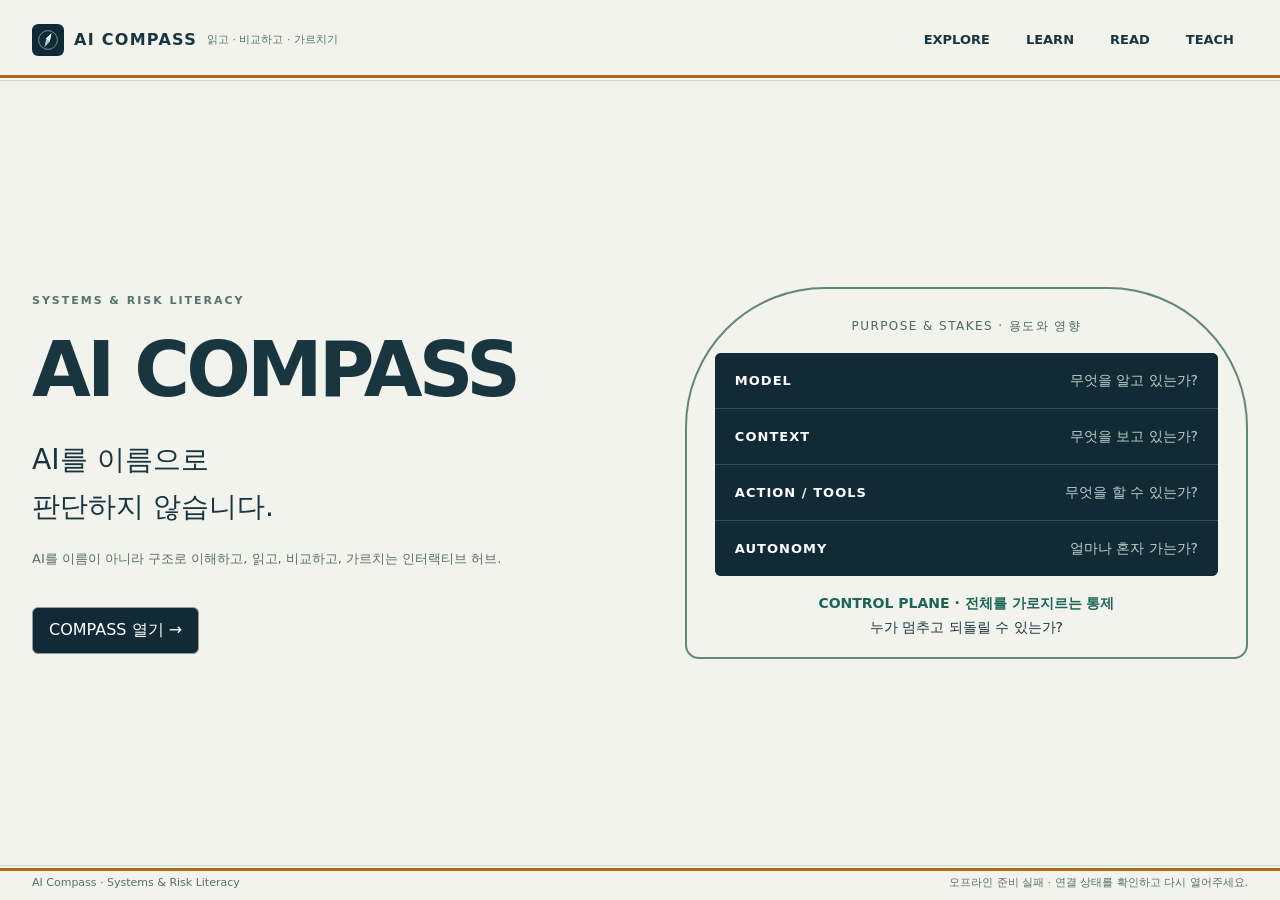
==== pwa/hub/index.html @ 6e336757 "feat: implement AI Compass Hub v2" ====
<!doctype html>
<html lang="ko"><head><meta charset="utf-8"><meta name="viewport" content="width=device-width,initial-scale=1"><meta name="theme-color" content="#112a35"><meta name="description" content="AI를 구조로 이해하고 읽고 비교하고 가르치는 인터랙티브 허브"><title>AI Compass Hub</title><link rel="manifest" href="./manifest.webmanifest"><link rel="icon" href="./icon.svg"><link rel="stylesheet" href="./styles.css"><script type="module" src="./app.js"></script></head>
<body><a class="skip" href="#main">본문으로 건너뛰기</a><header><a class="brand" href="#/intro"><img src="./icon.svg" alt="" width="32" height="32">AI COMPASS <span>읽고 · 비교하고 · 가르치기</span></a><nav aria-label="주 메뉴"><a href="#/explore/system">EXPLORE</a><a href="#/learn/glossary">LEARN</a><a href="#/read">READ</a><a href="#/teach">TEACH</a></nav></header><main id="main" tabindex="-1"><p role="status">Compass를 여는 중입니다…</p></main><footer><span>AI Compass · Systems &amp; Risk Literacy</span><span id="status" role="status"></span><button id="install" hidden>앱 설치</button></footer><noscript>이 허브의 탐색에는 JavaScript가 필요합니다. 원고는 저장소의 docs/manuscript/에서 읽을 수 있습니다.</noscript></body></html>
---- pwa/hub/styles.css ----
:root{font-family:system-ui,-apple-system,"Apple SD Gothic Neo","Noto Sans KR",sans-serif;color:#193640;background:#f3f3ed;line-height:1.65;word-break:keep-all;overflow-wrap:anywhere;--ink:#112a35;--accent:#9bd7ce;--line:#cdd5d2}*{box-sizing:border-box}body{margin:0;height:100vh;height:100dvh;display:grid;grid-template-rows:auto minmax(0,1fr) auto}a{color:inherit;text-underline-offset:4px}button,input,select{font:inherit}button,.button{display:inline-flex;align-items:center;justify-content:center;min-height:44px;padding:9px 16px;background:#fff;border:1px solid #8ba09f;border-radius:6px;color:var(--ink);cursor:pointer;text-decoration:none}button:hover,.button:hover{background:#dfece7}button.primary,.primary{background:var(--ink);color:white}button[aria-pressed=true]{background:var(--ink);color:#fff}button:disabled{opacity:.5;cursor:default}a:focus-visible,button:focus-visible,summary:focus-visible,input:focus-visible,select:focus-visible,[tabindex]:focus-visible{outline:3px solid #b06a17;outline-offset:3px}header{display:flex;justify-content:space-between;align-items:center;padding:18px 32px;border-bottom:1px solid var(--line);gap:20px}.brand{display:flex;align-items:center;gap:10px;font-weight:800;letter-spacing:.08em;text-decoration:none}.brand span{font-size:11px;font-weight:400;letter-spacing:0;color:#59706e}nav{display:flex;gap:8px}nav a{min-height:44px;display:flex;align-items:center;padding:8px 14px;text-decoration:none;font-size:13px;font-weight:700;border-radius:5px}nav a[aria-current=page]{background:var(--ink);color:white}main{min-height:0;overflow:auto;padding:24px 32px;outline:none}footer{padding:8px 32px;font-size:11px;display:flex;gap:16px;justify-content:space-between;align-items:center;border-top:1px solid var(--line);color:#57706c}footer button{min-height:28px;padding:0 9px;font-size:11px}.skip{position:fixed;top:-100px;left:12px;background:white;padding:12px;z-index:100}.skip:focus{top:8px}h1{font-size:clamp(28px,4vw,52px);line-height:1.25;letter-spacing:-.05em;margin:12px 0 24px}h2{font-size:23px;line-height:1.45;margin:0 0 16px}h3{font-size:17px;margin:12px 0}p{margin:0 0 18px}.eyebrow{font-size:11px;letter-spacing:.18em;font-weight:800;color:#55736d;margin:0 0 12px}.hint{font-size:13px;color:#586e6a}.intro{height:100%;max-width:1250px;margin:auto;display:grid;grid-template-columns:1fr 1fr;align-items:center;gap:7vw}.intro h1{font-size:clamp(40px,6vw,76px);margin-bottom:20px}.intro .statement{font-size:clamp(20px,2.2vw,30px)}.intro .button{margin-top:20px}.compass{padding:28px 28px 18px;border:2px solid #62867c;border-radius:140px 140px 14px 14px;position:relative}.compass-caption{text-align:center;font-size:12px;letter-spacing:.12em;color:#47695e;margin-bottom:16px}.stack{display:grid;gap:1px;overflow:hidden;border-radius:6px;background:#355059}.stack-row{background:var(--ink);color:white;padding:16px 20px;display:flex;gap:16px;align-items:center;justify-content:space-between}.stack-row strong{font-size:13px;letter-spacing:.08em}.stack-row span{font-size:14px;color:#b6d1cb}.cross-control{padding:16px 0 0;text-align:center;font-size:14px}.cross-control strong{color:#1c6457}.screen{height:100%;max-width:1320px;margin:auto;display:flex;flex-direction:column;min-height:0}.tabs{display:flex;flex-wrap:wrap;gap:6px;margin-bottom:20px}.tabs a{display:inline-flex;align-items:center;min-height:44px;padding:8px 14px;text-decoration:none;border-bottom:2px solid transparent;font-size:13px;font-weight:700}.tabs a[aria-current=page]{border-color:#183b39;color:#174f46}.topic{flex:1;min-height:0;display:grid;grid-template-columns:1fr 1fr;gap:5vw;align-items:center;overflow:auto;padding:12px 0}.topic h1{font-size:clamp(30px,4vw,55px)}.topic .lead{font-size:21px;line-height:1.7;max-width:38ch}.concepts{display:grid;gap:10px}.concepts a{padding:16px 20px;background:#fff;border:1px solid var(--line);border-radius:5px;text-decoration:none;display:flex;justify-content:space-between;gap:12px}.concepts small{color:#5b756e}.page-nav{display:flex;justify-content:space-between;align-items:center;gap:12px;padding-top:16px}.actions{display:flex;gap:9px;flex-wrap:wrap}.actions a{font-size:14px}.frame-wrap{flex:1;min-height:0;border:1px solid var(--line);background:#fff}.frame-wrap iframe{width:100%;height:100%;border:0}.learn-head{display:flex;justify-content:space-between;align-items:center;gap:10px}.learn-head .tabs{margin-bottom:12px}.reader{display:grid;grid-template-columns:245px minmax(0,1fr);gap:24px;flex:1;min-height:0}.toc{overflow:auto;border-right:1px solid var(--line);padding-right:16px}.toc details{margin:5px 0}.toc summary{cursor:pointer;padding:8px 0;min-height:44px;font-weight:650}.toc a{display:block;padding:9px 12px;text-decoration:none;font-size:13px;min-height:44px}.toc a[aria-current=page]{background:#dfe9dd;border-left:3px solid #2b5c4f}.reading-column{min-height:0;display:flex;flex-direction:column}.reading-top{display:flex;gap:10px;align-items:center;justify-content:space-between;margin-bottom:12px}.reading-scroll{min-height:0;overflow:auto;flex:1;background:#fff;border:1px solid var(--line);padding:32px clamp(20px,4vw,64px)}.manuscript{max-width:76ch;margin:auto}.manuscript p{white-space:pre-wrap;line-height:1.95;font-size:17px}.manuscript h2{font-size:25px;margin-top:20px}.related{border-top:1px solid var(--line);padding-top:20px;margin-top:30px}.related a{display:inline-flex;padding:8px 12px;min-height:44px;margin:3px;border:1px solid var(--line);text-decoration:none;border-radius:4px}.mobile-toc{display:none}.teach-toolbar{display:flex;gap:12px;align-items:center;justify-content:space-between;margin-bottom:16px;flex-wrap:wrap}.teach-toolbar .actions{gap:6px}.teach-grid{flex:1;min-height:0;display:grid;grid-template-columns:minmax(0,1.35fr) minmax(300px,1fr);gap:20px;align-items:stretch}.teach-grid.audience{grid-template-columns:1fr}.slide{background:#112a35;color:white;border-radius:8px;padding:clamp(22px,4vw,60px);display:flex;flex-direction:column;justify-content:center;min-height:0;overflow:auto;position:relative}.audience .slide{width:100%;max-width:1150px;margin:auto;aspect-ratio:16/9;max-height:100%}.slide .eyebrow{color:#9bd7ce}.slide h1{font-size:clamp(28px,3.2vw,48px);margin:16px 0}.slide .core{font-size:clamp(18px,2.4vw,30px);line-height:1.6;margin-bottom:25px;color:#c5e5dd}.slide .keywords{display:flex;flex-wrap:wrap;gap:12px}.slide .keywords span{border:1px solid #71918e;border-radius:5px;padding:8px 14px}.notes{overflow:auto;background:#fff;border:1px solid var(--line);padding:24px;min-height:0}.notes p{white-space:pre-wrap}.notes .script{font-size:16px;line-height:1.9}.notes section{border-bottom:1px solid var(--line);padding-bottom:16px;margin-bottom:20px}.slide:fullscreen{width:100vw;height:100vh;max-width:none;max-height:none;border-radius:0;padding:8vw;aspect-ratio:auto}.slide:fullscreen h1{font-size:5vw}.slide:fullscreen .core{font-size:3vw}.case-panel{max-width:850px;width:100%;margin:auto;overflow:auto;min-height:0;padding:20px 30px;background:white;border:1px solid var(--line);border-radius:10px}.case-panel textarea{width:100%;min-height:100px;font:inherit;padding:12px;border:1px solid #6d8883}.case-panel label{display:block;margin:20px 0}.case-panel details{border-left:3px solid #64876e;padding:10px 20px;background:#ecf2e8}.case-panel summary{cursor:pointer;min-height:44px}.empty{padding:30px;background:white;border:1px solid var(--line)}select{max-width:100%;min-height:44px;background:white;border:1px solid #90a49d;padding:6px} [hidden]{display:none!important}
@media(max-width:760px){header{padding:10px 14px;flex-direction:column;gap:5px;align-items:stretch}.brand{font-size:14px}.brand span{margin-left:auto;font-size:10px}header nav{justify-content:space-between;gap:2px}header nav a{padding:6px 12px;font-size:12px}main{padding:15px}.intro{grid-template-columns:1fr;gap:16px;align-content:center}.intro h1{font-size:36px;margin:5px 0 10px}.intro .statement{font-size:18px;margin:0}.intro .eyebrow{margin-bottom:6px}.intro .button{margin-top:12px}.compass{padding:12px 18px;border-radius:50px 50px 8px 8px}.compass-caption{margin:0 0 8px;font-size:10px}.stack-row{padding:9px 12px}.stack-row strong{font-size:10px}.stack-row span{font-size:12px}.cross-control{font-size:12px;padding-top:10px}.topic{grid-template-columns:1fr;gap:15px;align-content:start}.topic h1{font-size:30px;margin-bottom:12px}.topic .lead{font-size:17px}.concepts{gap:6px}.concepts a{padding:10px 12px}.tabs{flex-wrap:nowrap;overflow:auto;flex-shrink:0;gap:2px;margin-bottom:10px}.tabs a{white-space:nowrap;font-size:12px;padding:8px 10px}.page-nav{padding-top:10px}.page-nav .button{font-size:12px;padding:8px 10px}footer{padding:6px 14px;font-size:10px}footer>span:first-child{display:none}.learn-head{display:block}.learn-head>a{display:none}.reader{grid-template-columns:1fr;gap:0;position:relative}.toc{display:none;position:absolute;inset:0;background:#f3f3ed;z-index:4;padding:15px;border:1px solid var(--line)}.reader.toc-open .toc{display:block}.mobile-toc{display:inline-flex}.reading-top{font-size:12px}.reading-scroll{padding:20px}.manuscript p{font-size:16px}.teach-toolbar{gap:8px;margin-bottom:10px}.teach-toolbar .hint{display:none}.teach-toolbar button{font-size:12px;padding:7px 10px}.teach-grid{grid-template-columns:1fr;grid-template-rows:minmax(180px,42%) minmax(0,1fr);gap:10px}.teach-grid.audience{grid-template-rows:1fr}.slide{padding:22px}.slide h1{font-size:25px;margin:8px 0}.slide .core{font-size:18px;margin-bottom:15px}.slide .keywords{gap:6px}.slide .keywords span{font-size:12px;padding:4px 8px}.notes{padding:18px}.audience .slide{aspect-ratio:auto;height:100%}.case-panel{padding:20px}.reading-top .hint{display:none}}
@media(max-height:670px){.intro{align-content:start;overflow:auto}.intro h1{font-size:38px}.compass{padding:15px}.stack-row{padding:10px}.slide h1{font-size:28px}}
@media(prefers-reduced-motion:reduce){*,*::before,*::after{scroll-behavior:auto!important;animation:none!important;transition:none!important}}
.screen,.teach-grid,.slide,.reading-column{min-width:0}
@media(max-width:760px){.page-nav:has(#slide-select){flex-wrap:wrap;gap:6px}.page-nav:has(#slide-select)>label{flex-basis:100%;order:-1;min-width:0}.page-nav #slide-select{width:100%;min-width:0}.page-nav:has(#slide-select)>button{font-size:12px;padding:8px 10px}}
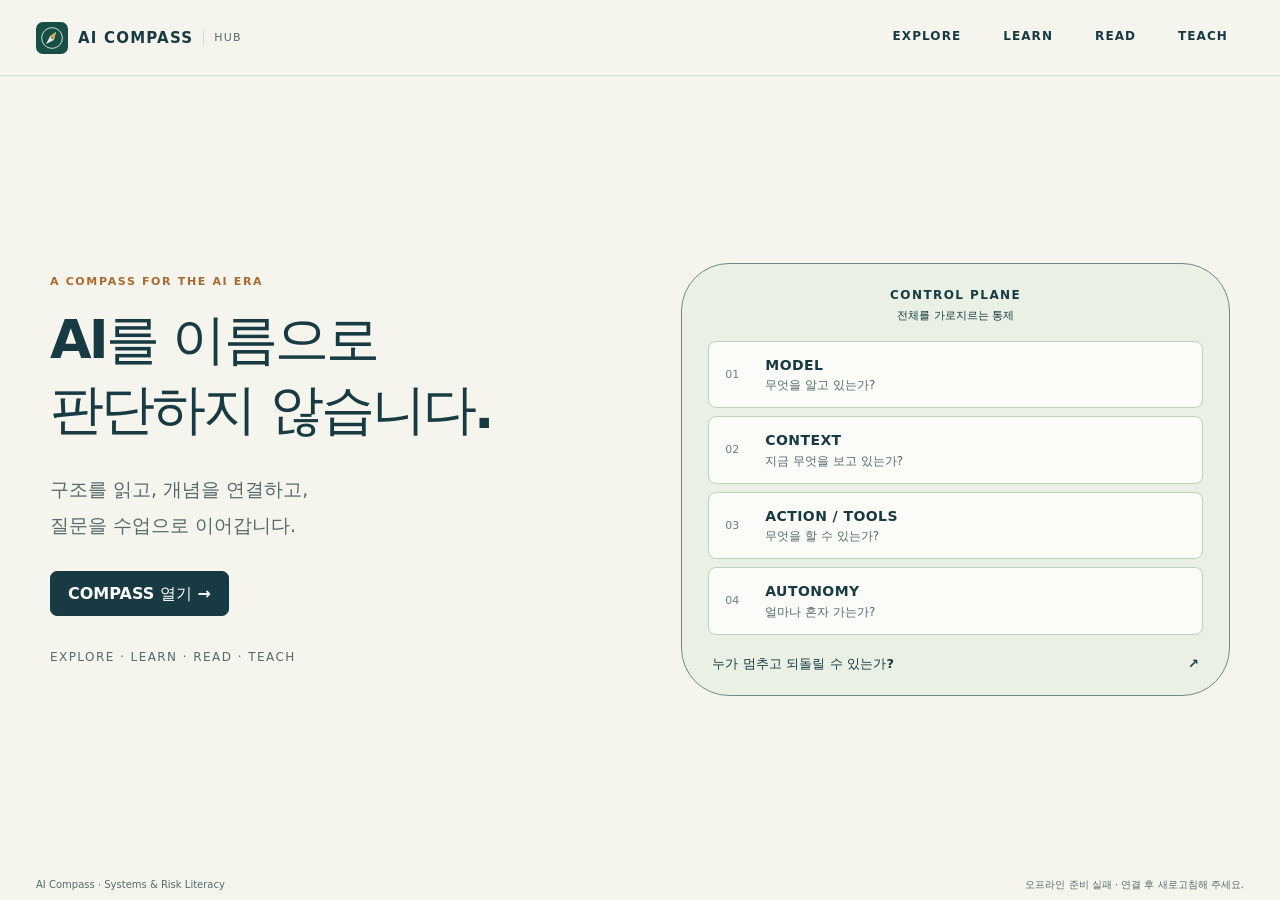
==== commit aa1b11aa: "feat: implement AI Compass Hub v2" ====
--- a/pwa/hub/index.html
+++ b/pwa/hub/index.html
@@ -1,3 +1,25 @@
 <!doctype html>
-<html lang="ko"><head><meta charset="utf-8"><meta name="viewport" content="width=device-width,initial-scale=1"><meta name="theme-color" content="#112a35"><meta name="description" content="AI를 구조로 이해하고 읽고 비교하고 가르치는 인터랙티브 허브"><title>AI Compass Hub</title><link rel="manifest" href="./manifest.webmanifest"><link rel="icon" href="./icon.svg"><link rel="stylesheet" href="./styles.css"><script type="module" src="./app.js"></script></head>
-<body><a class="skip" href="#main">본문으로 건너뛰기</a><header><a class="brand" href="#/intro"><img src="./icon.svg" alt="" width="32" height="32">AI COMPASS <span>읽고 · 비교하고 · 가르치기</span></a><nav aria-label="주 메뉴"><a href="#/explore/system">EXPLORE</a><a href="#/learn/glossary">LEARN</a><a href="#/read">READ</a><a href="#/teach">TEACH</a></nav></header><main id="main" tabindex="-1"><p role="status">Compass를 여는 중입니다…</p></main><footer><span>AI Compass · Systems &amp; Risk Literacy</span><span id="status" role="status"></span><button id="install" hidden>앱 설치</button></footer><noscript>이 허브의 탐색에는 JavaScript가 필요합니다. 원고는 저장소의 docs/manuscript/에서 읽을 수 있습니다.</noscript></body></html>+<html lang="ko">
+<head>
+  <meta charset="utf-8">
+  <meta name="viewport" content="width=device-width,initial-scale=1">
+  <meta name="theme-color" content="#132d36">
+  <meta name="description" content="AI를 이름이 아니라 구조로 이해하고, 읽고, 비교하고, 가르치는 인터랙티브 허브">
+  <title>AI Compass Hub</title>
+  <link rel="icon" href="./icon.svg" type="image/svg+xml">
+  <link rel="apple-touch-icon" href="./icon-192.png">
+  <link rel="manifest" href="./manifest.webmanifest">
+  <link rel="stylesheet" href="./styles.css">
+  <script type="module" src="./app.js"></script>
+</head>
+<body>
+  <a class="skip" href="#main">본문으로 건너뛰기</a>
+  <header class="header">
+    <a class="brand" href="#/intro"><img src="./icon.svg" alt="" width="32" height="32">AI COMPASS<span>HUB</span></a>
+    <nav aria-label="주 메뉴"><a href="#/explore/system">EXPLORE</a><a href="#/learn/glossary">LEARN</a><a href="#/read">READ</a><a href="#/teach">TEACH</a></nav>
+  </header>
+  <main id="main" tabindex="-1"><p role="status">Compass를 불러오는 중입니다…</p></main>
+  <footer><span>AI Compass · Systems & Risk Literacy</span><span id="status" role="status"></span></footer>
+  <noscript>이 학습 허브를 사용하려면 JavaScript를 켜 주세요.</noscript>
+</body>
+</html>
--- a/pwa/hub/styles.css
+++ b/pwa/hub/styles.css
@@ -1,6 +1,11 @@
-:root{font-family:system-ui,-apple-system,"Apple SD Gothic Neo","Noto Sans KR",sans-serif;color:#193640;background:#f3f3ed;line-height:1.65;word-break:keep-all;overflow-wrap:anywhere;--ink:#112a35;--accent:#9bd7ce;--line:#cdd5d2}*{box-sizing:border-box}body{margin:0;height:100vh;height:100dvh;display:grid;grid-template-rows:auto minmax(0,1fr) auto}a{color:inherit;text-underline-offset:4px}button,input,select{font:inherit}button,.button{display:inline-flex;align-items:center;justify-content:center;min-height:44px;padding:9px 16px;background:#fff;border:1px solid #8ba09f;border-radius:6px;color:var(--ink);cursor:pointer;text-decoration:none}button:hover,.button:hover{background:#dfece7}button.primary,.primary{background:var(--ink);color:white}button[aria-pressed=true]{background:var(--ink);color:#fff}button:disabled{opacity:.5;cursor:default}a:focus-visible,button:focus-visible,summary:focus-visible,input:focus-visible,select:focus-visible,[tabindex]:focus-visible{outline:3px solid #b06a17;outline-offset:3px}header{display:flex;justify-content:space-between;align-items:center;padding:18px 32px;border-bottom:1px solid var(--line);gap:20px}.brand{display:flex;align-items:center;gap:10px;font-weight:800;letter-spacing:.08em;text-decoration:none}.brand span{font-size:11px;font-weight:400;letter-spacing:0;color:#59706e}nav{display:flex;gap:8px}nav a{min-height:44px;display:flex;align-items:center;padding:8px 14px;text-decoration:none;font-size:13px;font-weight:700;border-radius:5px}nav a[aria-current=page]{background:var(--ink);color:white}main{min-height:0;overflow:auto;padding:24px 32px;outline:none}footer{padding:8px 32px;font-size:11px;display:flex;gap:16px;justify-content:space-between;align-items:center;border-top:1px solid var(--line);color:#57706c}footer button{min-height:28px;padding:0 9px;font-size:11px}.skip{position:fixed;top:-100px;left:12px;background:white;padding:12px;z-index:100}.skip:focus{top:8px}h1{font-size:clamp(28px,4vw,52px);line-height:1.25;letter-spacing:-.05em;margin:12px 0 24px}h2{font-size:23px;line-height:1.45;margin:0 0 16px}h3{font-size:17px;margin:12px 0}p{margin:0 0 18px}.eyebrow{font-size:11px;letter-spacing:.18em;font-weight:800;color:#55736d;margin:0 0 12px}.hint{font-size:13px;color:#586e6a}.intro{height:100%;max-width:1250px;margin:auto;display:grid;grid-template-columns:1fr 1fr;align-items:center;gap:7vw}.intro h1{font-size:clamp(40px,6vw,76px);margin-bottom:20px}.intro .statement{font-size:clamp(20px,2.2vw,30px)}.intro .button{margin-top:20px}.compass{padding:28px 28px 18px;border:2px solid #62867c;border-radius:140px 140px 14px 14px;position:relative}.compass-caption{text-align:center;font-size:12px;letter-spacing:.12em;color:#47695e;margin-bottom:16px}.stack{display:grid;gap:1px;overflow:hidden;border-radius:6px;background:#355059}.stack-row{background:var(--ink);color:white;padding:16px 20px;display:flex;gap:16px;align-items:center;justify-content:space-between}.stack-row strong{font-size:13px;letter-spacing:.08em}.stack-row span{font-size:14px;color:#b6d1cb}.cross-control{padding:16px 0 0;text-align:center;font-size:14px}.cross-control strong{color:#1c6457}.screen{height:100%;max-width:1320px;margin:auto;display:flex;flex-direction:column;min-height:0}.tabs{display:flex;flex-wrap:wrap;gap:6px;margin-bottom:20px}.tabs a{display:inline-flex;align-items:center;min-height:44px;padding:8px 14px;text-decoration:none;border-bottom:2px solid transparent;font-size:13px;font-weight:700}.tabs a[aria-current=page]{border-color:#183b39;color:#174f46}.topic{flex:1;min-height:0;display:grid;grid-template-columns:1fr 1fr;gap:5vw;align-items:center;overflow:auto;padding:12px 0}.topic h1{font-size:clamp(30px,4vw,55px)}.topic .lead{font-size:21px;line-height:1.7;max-width:38ch}.concepts{display:grid;gap:10px}.concepts a{padding:16px 20px;background:#fff;border:1px solid var(--line);border-radius:5px;text-decoration:none;display:flex;justify-content:space-between;gap:12px}.concepts small{color:#5b756e}.page-nav{display:flex;justify-content:space-between;align-items:center;gap:12px;padding-top:16px}.actions{display:flex;gap:9px;flex-wrap:wrap}.actions a{font-size:14px}.frame-wrap{flex:1;min-height:0;border:1px solid var(--line);background:#fff}.frame-wrap iframe{width:100%;height:100%;border:0}.learn-head{display:flex;justify-content:space-between;align-items:center;gap:10px}.learn-head .tabs{margin-bottom:12px}.reader{display:grid;grid-template-columns:245px minmax(0,1fr);gap:24px;flex:1;min-height:0}.toc{overflow:auto;border-right:1px solid var(--line);padding-right:16px}.toc details{margin:5px 0}.toc summary{cursor:pointer;padding:8px 0;min-height:44px;font-weight:650}.toc a{display:block;padding:9px 12px;text-decoration:none;font-size:13px;min-height:44px}.toc a[aria-current=page]{background:#dfe9dd;border-left:3px solid #2b5c4f}.reading-column{min-height:0;display:flex;flex-direction:column}.reading-top{display:flex;gap:10px;align-items:center;justify-content:space-between;margin-bottom:12px}.reading-scroll{min-height:0;overflow:auto;flex:1;background:#fff;border:1px solid var(--line);padding:32px clamp(20px,4vw,64px)}.manuscript{max-width:76ch;margin:auto}.manuscript p{white-space:pre-wrap;line-height:1.95;font-size:17px}.manuscript h2{font-size:25px;margin-top:20px}.related{border-top:1px solid var(--line);padding-top:20px;margin-top:30px}.related a{display:inline-flex;padding:8px 12px;min-height:44px;margin:3px;border:1px solid var(--line);text-decoration:none;border-radius:4px}.mobile-toc{display:none}.teach-toolbar{display:flex;gap:12px;align-items:center;justify-content:space-between;margin-bottom:16px;flex-wrap:wrap}.teach-toolbar .actions{gap:6px}.teach-grid{flex:1;min-height:0;display:grid;grid-template-columns:minmax(0,1.35fr) minmax(300px,1fr);gap:20px;align-items:stretch}.teach-grid.audience{grid-template-columns:1fr}.slide{background:#112a35;color:white;border-radius:8px;padding:clamp(22px,4vw,60px);display:flex;flex-direction:column;justify-content:center;min-height:0;overflow:auto;position:relative}.audience .slide{width:100%;max-width:1150px;margin:auto;aspect-ratio:16/9;max-height:100%}.slide .eyebrow{color:#9bd7ce}.slide h1{font-size:clamp(28px,3.2vw,48px);margin:16px 0}.slide .core{font-size:clamp(18px,2.4vw,30px);line-height:1.6;margin-bottom:25px;color:#c5e5dd}.slide .keywords{display:flex;flex-wrap:wrap;gap:12px}.slide .keywords span{border:1px solid #71918e;border-radius:5px;padding:8px 14px}.notes{overflow:auto;background:#fff;border:1px solid var(--line);padding:24px;min-height:0}.notes p{white-space:pre-wrap}.notes .script{font-size:16px;line-height:1.9}.notes section{border-bottom:1px solid var(--line);padding-bottom:16px;margin-bottom:20px}.slide:fullscreen{width:100vw;height:100vh;max-width:none;max-height:none;border-radius:0;padding:8vw;aspect-ratio:auto}.slide:fullscreen h1{font-size:5vw}.slide:fullscreen .core{font-size:3vw}.case-panel{max-width:850px;width:100%;margin:auto;overflow:auto;min-height:0;padding:20px 30px;background:white;border:1px solid var(--line);border-radius:10px}.case-panel textarea{width:100%;min-height:100px;font:inherit;padding:12px;border:1px solid #6d8883}.case-panel label{display:block;margin:20px 0}.case-panel details{border-left:3px solid #64876e;padding:10px 20px;background:#ecf2e8}.case-panel summary{cursor:pointer;min-height:44px}.empty{padding:30px;background:white;border:1px solid var(--line)}select{max-width:100%;min-height:44px;background:white;border:1px solid #90a49d;padding:6px} [hidden]{display:none!important}
-@media(max-width:760px){header{padding:10px 14px;flex-direction:column;gap:5px;align-items:stretch}.brand{font-size:14px}.brand span{margin-left:auto;font-size:10px}header nav{justify-content:space-between;gap:2px}header nav a{padding:6px 12px;font-size:12px}main{padding:15px}.intro{grid-template-columns:1fr;gap:16px;align-content:center}.intro h1{font-size:36px;margin:5px 0 10px}.intro .statement{font-size:18px;margin:0}.intro .eyebrow{margin-bottom:6px}.intro .button{margin-top:12px}.compass{padding:12px 18px;border-radius:50px 50px 8px 8px}.compass-caption{margin:0 0 8px;font-size:10px}.stack-row{padding:9px 12px}.stack-row strong{font-size:10px}.stack-row span{font-size:12px}.cross-control{font-size:12px;padding-top:10px}.topic{grid-template-columns:1fr;gap:15px;align-content:start}.topic h1{font-size:30px;margin-bottom:12px}.topic .lead{font-size:17px}.concepts{gap:6px}.concepts a{padding:10px 12px}.tabs{flex-wrap:nowrap;overflow:auto;flex-shrink:0;gap:2px;margin-bottom:10px}.tabs a{white-space:nowrap;font-size:12px;padding:8px 10px}.page-nav{padding-top:10px}.page-nav .button{font-size:12px;padding:8px 10px}footer{padding:6px 14px;font-size:10px}footer>span:first-child{display:none}.learn-head{display:block}.learn-head>a{display:none}.reader{grid-template-columns:1fr;gap:0;position:relative}.toc{display:none;position:absolute;inset:0;background:#f3f3ed;z-index:4;padding:15px;border:1px solid var(--line)}.reader.toc-open .toc{display:block}.mobile-toc{display:inline-flex}.reading-top{font-size:12px}.reading-scroll{padding:20px}.manuscript p{font-size:16px}.teach-toolbar{gap:8px;margin-bottom:10px}.teach-toolbar .hint{display:none}.teach-toolbar button{font-size:12px;padding:7px 10px}.teach-grid{grid-template-columns:1fr;grid-template-rows:minmax(180px,42%) minmax(0,1fr);gap:10px}.teach-grid.audience{grid-template-rows:1fr}.slide{padding:22px}.slide h1{font-size:25px;margin:8px 0}.slide .core{font-size:18px;margin-bottom:15px}.slide .keywords{gap:6px}.slide .keywords span{font-size:12px;padding:4px 8px}.notes{padding:18px}.audience .slide{aspect-ratio:auto;height:100%}.case-panel{padding:20px}.reading-top .hint{display:none}}
-@media(max-height:670px){.intro{align-content:start;overflow:auto}.intro h1{font-size:38px}.compass{padding:15px}.stack-row{padding:10px}.slide h1{font-size:28px}}
-@media(prefers-reduced-motion:reduce){*,*::before,*::after{scroll-behavior:auto!important;animation:none!important;transition:none!important}}
-.screen,.teach-grid,.slide,.reading-column{min-width:0}
-@media(max-width:760px){.page-nav:has(#slide-select){flex-wrap:wrap;gap:6px}.page-nav:has(#slide-select)>label{flex-basis:100%;order:-1;min-width:0}.page-nav #slide-select{width:100%;min-width:0}.page-nav:has(#slide-select)>button{font-size:12px;padding:8px 10px}}
+:root{font-family:system-ui,-apple-system,"Apple SD Gothic Neo","Noto Sans KR",sans-serif;color:#183b43;background:#f5f5ee;font-synthesis:none;line-height:1.6;--ink:#183b43;--accent:#ab692f;--line:#d4ddd6;--paper:#fbfcf7;--muted:#546a6b}
+*{box-sizing:border-box}body{margin:0;display:grid;grid-template-rows:76px minmax(0,1fr) 30px;height:100dvh}a{color:inherit;text-underline-offset:4px}button,input,select{font:inherit;color:inherit}a,button,input,select{touch-action:manipulation}button,.button{min-height:44px;display:inline-flex;align-items:center;justify-content:center;padding:9px 17px;border:1px solid #9bafaa;border-radius:7px;background:var(--paper);text-decoration:none;font-weight:650;cursor:pointer}button:hover,.button:hover{background:#e7eddf}button:disabled{cursor:default;opacity:.78}.primary{background:var(--ink);color:white;border-color:var(--ink)}.primary:hover{background:#2f5860}a:focus-visible,button:focus-visible,summary:focus-visible,select:focus-visible,input:focus-visible,[tabindex="0"]:focus-visible{outline:3px solid #bc743c;outline-offset:3px}button[aria-pressed="true"]{background:var(--ink);color:white}h1,h2,h3,p{margin-top:0}h1{font-size:clamp(28px,3vw,42px);line-height:1.3;letter-spacing:-.045em;margin-bottom:18px}h2{font-size:22px;line-height:1.5;margin-bottom:14px}h3{font-size:17px}p{margin-bottom:18px}.header{padding:0 36px;display:flex;align-items:center;justify-content:space-between;border-bottom:1px solid var(--line);gap:15px}.brand{display:flex;align-items:center;gap:10px;font-size:15px;font-weight:800;letter-spacing:.08em;text-decoration:none}.brand span{font-size:11px;color:var(--muted);font-weight:500;border-left:1px solid var(--line);padding-left:10px}.header nav{display:flex;gap:10px}.header nav a{display:flex;align-items:center;min-height:44px;padding:8px 16px;font-size:12px;letter-spacing:.09em;text-decoration:none;font-weight:750;border-bottom:2px solid transparent}.header nav a[aria-current]{border-bottom-color:var(--ink)}main{min-height:0;overflow:hidden;max-width:1500px;width:100%;margin:auto;height:100%;padding:25px 36px 12px}main:focus{outline:none}footer{display:flex;align-items:center;justify-content:space-between;padding:0 36px;font-size:10px;color:var(--muted);gap:16px}.eyebrow{font-size:11px;font-weight:750;letter-spacing:.15em;color:var(--accent);margin-bottom:14px}.small{font-size:12px;color:var(--muted)}.skip{position:fixed;left:12px;top:-100px;background:white;padding:12px;z-index:100}.skip:focus{top:8px}.intro{height:100%;display:grid;grid-template-columns:1fr 1fr;gap:7%;align-items:center;max-width:1180px;margin:auto}.intro h1{font-size:clamp(36px,4.2vw,62px);line-height:1.3;letter-spacing:-.055em;margin-bottom:26px}.intro .subtitle{font-size:19px;line-height:1.9;color:var(--muted);margin-bottom:28px}.intro-foot{margin-top:32px;letter-spacing:.12em}.compass{border:1px solid #6c8a83;border-radius:48px;padding:22px 26px 16px;position:relative;background:#eaf0e4;min-width:0}.control-caption{text-align:center;font-size:12px;font-weight:800;letter-spacing:.12em;margin-bottom:16px}.control-caption span{display:block;font-size:11px;font-weight:500;letter-spacing:0;margin-top:2px}.capability{display:grid;gap:8px}.dimension{display:grid;grid-template-columns:30px 1fr;grid-template-rows:auto auto;column-gap:10px;padding:12px 16px;border:1px solid #c0d0bf;background:var(--paper);border-radius:8px;text-decoration:none}.dimension-number{grid-row:span 2;font-size:11px;color:#66827b;align-self:center}.dimension strong{font-size:14px;letter-spacing:.03em}.dimension>span:last-child{font-size:12px;color:var(--muted)}.dimension.selected{border:2px solid var(--ink);background:#d5e2cf}.control-link{display:flex;justify-content:space-between;align-items:center;padding:14px 4px 0;text-decoration:none;font-size:13px;font-weight:700;min-height:44px}.view{height:100%;display:flex;flex-direction:column;gap:16px;min-height:0}.tabs{display:flex;gap:6px;border-bottom:1px solid var(--line);flex-shrink:0;overflow:auto}.tabs a{white-space:nowrap;min-height:44px;display:flex;align-items:center;text-decoration:none;padding:9px 16px;font-size:12px;font-weight:700;border-bottom:3px solid transparent}.tabs a[aria-current]{border-color:var(--ink);background:#e7eddf}.explore-grid{display:grid;grid-template-columns:1.3fr 1fr;gap:6%;align-items:center;flex:1;min-height:0;overflow:auto}.explore-grid>.compass{max-width:440px;width:100%;justify-self:center}.explore-copy{padding:8px 0}.summary{font-size:18px;line-height:1.9;max-width:720px}.chips{display:flex;gap:7px;flex-wrap:wrap}.chip{padding:7px 12px;min-height:44px;display:inline-flex;align-items:center;text-decoration:none;border:1px solid #bfcec0;border-radius:22px;font-size:13px;background:#eef2e8}.actions{display:flex;gap:8px;flex-wrap:wrap;margin-top:18px}.pager{border-top:1px solid var(--line);padding-top:10px;display:flex;justify-content:space-between;align-items:center;flex-shrink:0;font-size:12px;gap:10px}.callout{border-left:3px solid #aa783e;background:#eeeadd;padding:10px 15px;font-size:14px;margin-bottom:18px}.callout strong{display:inline-block;margin-top:5px}.module-heading{display:flex;align-items:center;justify-content:space-between;gap:12px}.module-heading h1{font-size:24px;margin:0}.module-heading a{font-size:12px;min-height:44px;display:flex;align-items:center}.glossary-frame{border:1px solid var(--line);background:var(--paper);width:100%;flex:1;min-height:0;border-radius:10px}.scroll-panel{overflow:auto;min-height:0;overscroll-behavior:contain;scrollbar-gutter:stable}.section-head{margin:12px 0}.case-list{display:grid;grid-template-columns:repeat(3,minmax(0,1fr));gap:16px;overflow:auto}.case-card{border:1px solid var(--line);border-radius:12px;background:var(--paper);padding:28px 24px}.case-card h2{min-height:90px}.case-investigation{max-width:820px;width:100%;margin:auto;background:var(--paper);padding:32px;border:1px solid var(--line);border-radius:12px}.case-investigation h1{font-size:30px}.case-options{display:grid;gap:12px;margin:24px 0}.case-options button{justify-content:flex-start;text-align:left;padding:14px 18px}.feedback{background:#e7eedf;padding:18px;margin-bottom:18px;border-radius:8px}.feedback p{margin:10px 0 0}.case-flow{display:flex;gap:15px;flex-wrap:wrap;margin:25px 0}.case-flow a{min-height:44px;font-weight:750;display:flex;gap:15px;align-items:center}blockquote{margin:24px 0;padding:20px;border-left:3px solid var(--accent);background:#f1ebdf;font-size:23px}.reader-top{display:flex;align-items:center;gap:18px;flex-shrink:0}.reader-top>div{flex:1}.reader-top h1{font-size:25px;margin:0}.reader-top .eyebrow{margin-bottom:4px}.reader-top>a{font-size:12px}.reader-grid{display:grid;grid-template-columns:245px minmax(0,1fr);gap:26px;flex:1;min-height:0}.toc{border-right:1px solid var(--line);padding-right:14px;font-size:12px}.toc summary{cursor:pointer;min-height:44px;padding:12px 0;font-weight:700}.toc a{display:block;padding:9px 12px;min-height:44px;text-decoration:none;border-left:2px solid transparent}.toc a[aria-current]{background:#e7eddf;border-color:var(--ink)}.reading{background:var(--paper);border:1px solid var(--line);border-radius:12px;padding:28px 38px}.reading-position{font-size:11px;color:var(--muted);border-bottom:1px solid var(--line);padding-bottom:15px}.manuscript{max-width:800px;margin:auto;font-size:17px;line-height:1.95;word-break:keep-all;overflow-wrap:anywhere}.manuscript p{white-space:pre-line}.manuscript h2{font-size:25px;line-height:1.5;margin-top:20px}.reading-related{border-top:1px solid var(--line);padding-top:20px;margin-top:32px}.reading-related>.button{margin-top:14px}#toc-toggle{display:none}.teach-toolbar{display:flex;align-items:center;justify-content:space-between;gap:14px;flex-shrink:0}.teach-toolbar .actions{margin:0}.teach-toolbar .eyebrow{margin-bottom:3px}.teach-toolbar label{font-size:12px}.teach-toolbar select{max-width:360px;min-height:44px;padding:8px;border:1px solid #a7b9b1;border-radius:6px;background:var(--paper)}.teach-grid{display:grid;grid-template-columns:minmax(0,1fr);flex:1;min-height:0;gap:18px}.teach-grid.teacher-mode{grid-template-columns:minmax(0,1.55fr) minmax(300px,1fr)}.student-slide{border:1px solid #263e44;background:#132d36;color:#f3f4e9;padding:30px 42px;border-radius:12px;min-height:0;overflow:auto;display:flex;flex-direction:column;justify-content:center}.student-slide>h1{font-size:clamp(25px,3vw,44px);max-width:1100px}.student-slide>.eyebrow{color:#bdcf9c}.student-content{display:grid;grid-template-columns:repeat(2,minmax(0,1fr));gap:12px;font-size:clamp(15px,1.8vw,24px);line-height:1.6}.student-content>div{padding:10px 12px;border-left:2px solid #647e74;background:#1b3941;white-space:pre-line;overflow-wrap:anywhere}.student-content>div:last-child:nth-child(odd){grid-column:1/-1}.student-content.dense{grid-template-columns:repeat(3,minmax(0,1fr));font-size:16px;gap:6px}.student-content.dense>div{padding:7px 10px}.student-slide .compass{max-width:620px;width:100%;margin:auto;color:var(--ink);padding:14px 24px}.student-slide .dimension{padding:7px 14px}.student-slide .control-caption{margin-bottom:8px}.teacher-notes{border:1px solid var(--line);border-radius:12px;background:var(--paper);padding:24px}.teacher-notes h2{font-size:18px;border-top:1px solid var(--line);padding-top:18px;margin-top:20px}.teacher-notes h2:first-of-type{border:0;padding-top:0;margin-top:0}.teacher-notes p{font-size:15px;line-height:1.9}.full-script{white-space:pre-line}main:fullscreen{background:#f5f5ee;max-width:none;padding:20px;height:100dvh}.teacher-mode .student-content{font-size:17px}.teacher-mode .student-slide{padding:22px}.teacher-mode .student-slide h1{font-size:28px}
+@media(max-height:760px) and (min-width:801px){body{grid-template-rows:64px minmax(0,1fr) 25px}main{padding-top:16px}.view{gap:10px}.intro h1{font-size:46px}.compass{padding:15px 22px}.dimension{padding:8px 12px}.explore-copy h1{font-size:32px;margin-bottom:10px}.explore-copy h2{font-size:20px;margin-bottom:10px}.summary{font-size:16px;margin-bottom:12px}.actions{margin-top:12px}.student-slide{padding:22px 30px}.student-slide>h1{font-size:32px;margin-bottom:14px}.student-content{font-size:18px;gap:7px}.student-content>div{padding:6px 10px}.student-content.dense{font-size:14px}.student-content.dense>div{padding:4px 7px}}
+@media(max-width:800px){body{grid-template-rows:108px minmax(0,1fr) 26px}.header{padding:8px 18px;display:block}.brand{font-size:13px;margin-bottom:6px}.brand img{width:25px;height:25px}.header nav{justify-content:space-between;gap:0}.header nav a{font-size:11px;padding:8px 10px}main{padding:16px 16px 8px}footer{padding:0 16px;font-size:9px}footer>span:first-child{display:none}footer>span:last-child{margin-left:auto}.intro{grid-template-columns:1fr;overflow:auto;gap:20px;padding:8px 0 20px;align-content:start}.intro h1{font-size:36px;margin-bottom:14px}.intro .subtitle{font-size:15px;margin-bottom:18px}.intro-foot{display:none}.intro .compass{max-width:500px;width:100%;justify-self:center}.compass{padding:16px 20px;border-radius:30px}.control-caption{margin-bottom:10px}.dimension{padding:8px 12px}.explore-grid{grid-template-columns:1fr;gap:16px;align-content:start}.explore-grid .compass{display:none}.explore-copy h1{font-size:32px}.explore-copy h2{font-size:23px}.summary{font-size:17px}.tabs a{padding:8px 12px;font-size:11px}.tabs{gap:0}.module-heading{display:block}.module-heading h1{font-size:21px}.module-heading>a{min-height:30px;justify-content:flex-end}.view{gap:10px}.pager .button{padding:7px 10px;font-size:12px}.case-list{grid-template-columns:1fr}.case-card{padding:22px}.case-card h2{min-height:0}.section-head h1{font-size:27px}.case-investigation{padding:20px}.case-investigation h1{font-size:26px}.case-options button{font-size:15px}.reader-grid{grid-template-columns:1fr;position:relative;gap:0}.toc{display:none}.toc.mobile-open{display:block;position:absolute;inset:0 8% 0 0;background:var(--paper);z-index:3;padding:15px;box-shadow:8px 0 25px #132d3630}.reader-top{gap:8px}.reader-top h1{font-size:19px}.reader-top>a{font-size:11px}#toc-toggle{display:inline-flex;padding:8px}.reading{padding:18px}.manuscript{font-size:16px;line-height:1.9}.manuscript h2{font-size:22px}.teach-toolbar{display:block}.teach-toolbar select{max-width:calc(100vw - 95px);font-size:13px}.teach-toolbar .actions{margin-top:8px;gap:5px}.teach-toolbar button{font-size:11px;padding:8px;flex:1}.teach-grid.teacher-mode{grid-template-columns:1fr;grid-template-rows:minmax(190px,.85fr) minmax(160px,1fr);gap:10px}.student-slide,.teacher-mode .student-slide{padding:18px;justify-content:flex-start}.student-slide h1,.teacher-mode .student-slide h1{font-size:25px}.student-content,.teacher-mode .student-content{grid-template-columns:1fr;font-size:16px;gap:8px}.student-content.dense{grid-template-columns:repeat(2,minmax(0,1fr));font-size:13px}.student-content>div{padding:9px}.teacher-notes{padding:18px}.student-slide .compass{padding:12px}.student-slide .compass .dimension{padding:7px}.student-slide .compass .control-caption{font-size:10px}}
+.slide-caption{font-size:14px;text-align:center;margin:14px 0 0;line-height:1.6}.case-comparison{width:100%;border-collapse:collapse;font-size:clamp(12px,1.4vw,20px)}.case-comparison th,.case-comparison td{padding:12px 10px;border-bottom:1px solid #47626a;text-align:left;overflow-wrap:anywhere}.case-comparison th{color:#c5d6a5}.teacher-mode .case-comparison{font-size:13px}.teacher-mode .case-comparison th,.teacher-mode .case-comparison td{padding:7px}.student-slide .compass{flex-shrink:0}
+.tool-flow{display:flex;list-style:none;padding:0;gap:18px;align-items:stretch;justify-content:center;font-size:18px}.tool-flow li{flex:1;white-space:pre-line;background:#23434a;border:1px solid #627d76;padding:20px 12px;position:relative;text-align:center;display:flex;align-items:center;justify-content:center}.tool-flow li:not(:last-child)::after{content:'→';position:absolute;right:-18px}.teacher-mode .tool-flow{font-size:12px;gap:14px}.teacher-mode .tool-flow li{padding:18px 7px}.teacher-mode .tool-flow li:not(:last-child)::after{right:-14px}.student-content{font-size:clamp(15px,1.6vw,22px)}
+@media(max-width:800px){.tool-flow,.teacher-mode .tool-flow{flex-direction:column;gap:16px;font-size:15px}.tool-flow li{padding:12px}.tool-flow li:not(:last-child)::after,.teacher-mode .tool-flow li:not(:last-child)::after{content:'↓';bottom:-21px;right:50%}.student-content{font-size:16px}.case-comparison{font-size:12px}.case-comparison th,.case-comparison td{padding:6px 3px}}
+@media(max-height:850px) and (min-width:801px){.student-slide{padding:20px 30px}.student-slide>h1{font-size:32px;margin-bottom:12px}.student-content{font-size:18px;gap:8px}.student-content>div{padding:7px 10px}.student-content.dense{font-size:14px;gap:6px}.student-slide>.eyebrow{margin-bottom:10px}.student-slide .dimension{padding:5px 12px}.slide-caption{font-size:13px;margin-top:10px}.student-slide .compass{padding-top:10px;padding-bottom:10px}.student-slide .control-link{padding-top:7px}}
+.student-slide .capability{grid-template-columns:repeat(2,minmax(0,1fr))}.student-slide .dimension{min-height:68px}.student-slide .compass{margin:10px auto}.student-slide .dimension strong{font-size:12px}
+@media(max-width:800px){.student-slide .capability{grid-template-columns:1fr}}
+@media(prefers-reduced-motion:reduce){*,*::before,*::after{animation:none!important;transition:none!important;scroll-behavior:auto!important}}
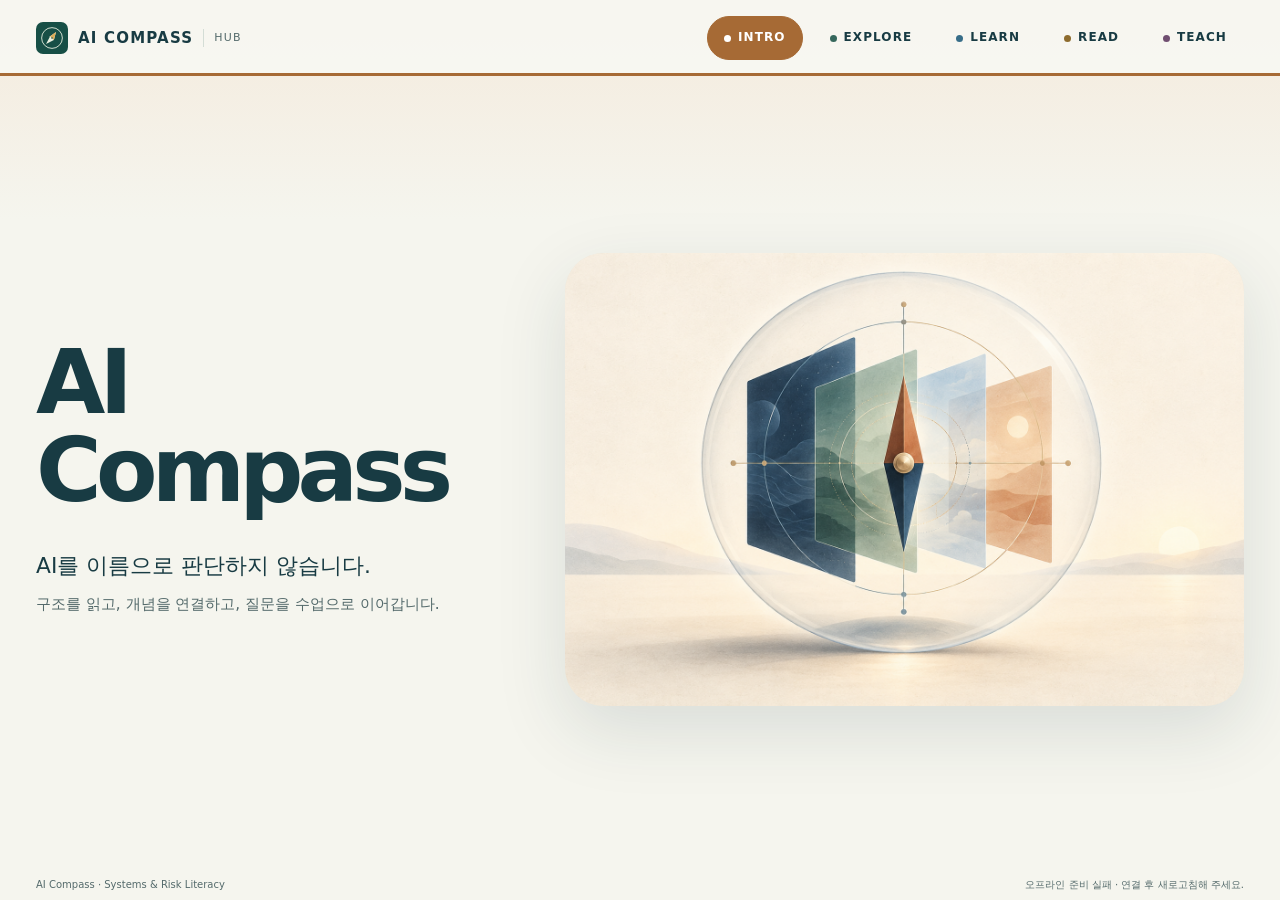
==== commit f6e55f65: "feat: distinguish Hub sections visually" ====
--- a/pwa/hub/index.html
+++ b/pwa/hub/index.html
@@ -16,7 +16,7 @@
   <a class="skip" href="#main">본문으로 건너뛰기</a>
   <header class="header">
     <a class="brand" href="#/intro"><img src="./icon.svg" alt="" width="32" height="32">AI COMPASS<span>HUB</span></a>
-    <nav aria-label="주 메뉴"><a href="#/explore/system">EXPLORE</a><a href="#/learn/glossary">LEARN</a><a href="#/read">READ</a><a href="#/teach">TEACH</a></nav>
+    <nav aria-label="주 메뉴"><a data-section="intro" href="#/intro">INTRO</a><a data-section="explore" href="#/explore/system">EXPLORE</a><a data-section="learn" href="#/learn/glossary">LEARN</a><a data-section="read" href="#/read">READ</a><a data-section="teach" href="#/teach">TEACH</a></nav>
   </header>
   <main id="main" tabindex="-1"><p role="status">Compass를 불러오는 중입니다…</p></main>
   <footer><span>AI Compass · Systems & Risk Literacy</span><span id="status" role="status"></span></footer>
--- a/pwa/hub/styles.css
+++ b/pwa/hub/styles.css
@@ -1,7 +1,7 @@
 :root{font-family:system-ui,-apple-system,"Apple SD Gothic Neo","Noto Sans KR",sans-serif;color:#183b43;background:#f5f5ee;font-synthesis:none;line-height:1.6;--ink:#183b43;--accent:#ab692f;--line:#d4ddd6;--paper:#fbfcf7;--muted:#546a6b}
-*{box-sizing:border-box}body{margin:0;display:grid;grid-template-rows:76px minmax(0,1fr) 30px;height:100dvh}a{color:inherit;text-underline-offset:4px}button,input,select{font:inherit;color:inherit}a,button,input,select{touch-action:manipulation}button,.button{min-height:44px;display:inline-flex;align-items:center;justify-content:center;padding:9px 17px;border:1px solid #9bafaa;border-radius:7px;background:var(--paper);text-decoration:none;font-weight:650;cursor:pointer}button:hover,.button:hover{background:#e7eddf}button:disabled{cursor:default;opacity:.78}.primary{background:var(--ink);color:white;border-color:var(--ink)}.primary:hover{background:#2f5860}a:focus-visible,button:focus-visible,summary:focus-visible,select:focus-visible,input:focus-visible,[tabindex="0"]:focus-visible{outline:3px solid #bc743c;outline-offset:3px}button[aria-pressed="true"]{background:var(--ink);color:white}h1,h2,h3,p{margin-top:0}h1{font-size:clamp(28px,3vw,42px);line-height:1.3;letter-spacing:-.045em;margin-bottom:18px}h2{font-size:22px;line-height:1.5;margin-bottom:14px}h3{font-size:17px}p{margin-bottom:18px}.header{padding:0 36px;display:flex;align-items:center;justify-content:space-between;border-bottom:1px solid var(--line);gap:15px}.brand{display:flex;align-items:center;gap:10px;font-size:15px;font-weight:800;letter-spacing:.08em;text-decoration:none}.brand span{font-size:11px;color:var(--muted);font-weight:500;border-left:1px solid var(--line);padding-left:10px}.header nav{display:flex;gap:10px}.header nav a{display:flex;align-items:center;min-height:44px;padding:8px 16px;font-size:12px;letter-spacing:.09em;text-decoration:none;font-weight:750;border-bottom:2px solid transparent}.header nav a[aria-current]{border-bottom-color:var(--ink)}main{min-height:0;overflow:hidden;max-width:1500px;width:100%;margin:auto;height:100%;padding:25px 36px 12px}main:focus{outline:none}footer{display:flex;align-items:center;justify-content:space-between;padding:0 36px;font-size:10px;color:var(--muted);gap:16px}.eyebrow{font-size:11px;font-weight:750;letter-spacing:.15em;color:var(--accent);margin-bottom:14px}.small{font-size:12px;color:var(--muted)}.skip{position:fixed;left:12px;top:-100px;background:white;padding:12px;z-index:100}.skip:focus{top:8px}.intro{height:100%;display:grid;grid-template-columns:1fr 1fr;gap:7%;align-items:center;max-width:1180px;margin:auto}.intro h1{font-size:clamp(36px,4.2vw,62px);line-height:1.3;letter-spacing:-.055em;margin-bottom:26px}.intro .subtitle{font-size:19px;line-height:1.9;color:var(--muted);margin-bottom:28px}.intro-foot{margin-top:32px;letter-spacing:.12em}.compass{border:1px solid #6c8a83;border-radius:48px;padding:22px 26px 16px;position:relative;background:#eaf0e4;min-width:0}.control-caption{text-align:center;font-size:12px;font-weight:800;letter-spacing:.12em;margin-bottom:16px}.control-caption span{display:block;font-size:11px;font-weight:500;letter-spacing:0;margin-top:2px}.capability{display:grid;gap:8px}.dimension{display:grid;grid-template-columns:30px 1fr;grid-template-rows:auto auto;column-gap:10px;padding:12px 16px;border:1px solid #c0d0bf;background:var(--paper);border-radius:8px;text-decoration:none}.dimension-number{grid-row:span 2;font-size:11px;color:#66827b;align-self:center}.dimension strong{font-size:14px;letter-spacing:.03em}.dimension>span:last-child{font-size:12px;color:var(--muted)}.dimension.selected{border:2px solid var(--ink);background:#d5e2cf}.control-link{display:flex;justify-content:space-between;align-items:center;padding:14px 4px 0;text-decoration:none;font-size:13px;font-weight:700;min-height:44px}.view{height:100%;display:flex;flex-direction:column;gap:16px;min-height:0}.tabs{display:flex;gap:6px;border-bottom:1px solid var(--line);flex-shrink:0;overflow:auto}.tabs a{white-space:nowrap;min-height:44px;display:flex;align-items:center;text-decoration:none;padding:9px 16px;font-size:12px;font-weight:700;border-bottom:3px solid transparent}.tabs a[aria-current]{border-color:var(--ink);background:#e7eddf}.explore-grid{display:grid;grid-template-columns:1.3fr 1fr;gap:6%;align-items:center;flex:1;min-height:0;overflow:auto}.explore-grid>.compass{max-width:440px;width:100%;justify-self:center}.explore-copy{padding:8px 0}.summary{font-size:18px;line-height:1.9;max-width:720px}.chips{display:flex;gap:7px;flex-wrap:wrap}.chip{padding:7px 12px;min-height:44px;display:inline-flex;align-items:center;text-decoration:none;border:1px solid #bfcec0;border-radius:22px;font-size:13px;background:#eef2e8}.actions{display:flex;gap:8px;flex-wrap:wrap;margin-top:18px}.pager{border-top:1px solid var(--line);padding-top:10px;display:flex;justify-content:space-between;align-items:center;flex-shrink:0;font-size:12px;gap:10px}.callout{border-left:3px solid #aa783e;background:#eeeadd;padding:10px 15px;font-size:14px;margin-bottom:18px}.callout strong{display:inline-block;margin-top:5px}.module-heading{display:flex;align-items:center;justify-content:space-between;gap:12px}.module-heading h1{font-size:24px;margin:0}.module-heading a{font-size:12px;min-height:44px;display:flex;align-items:center}.glossary-frame{border:1px solid var(--line);background:var(--paper);width:100%;flex:1;min-height:0;border-radius:10px}.scroll-panel{overflow:auto;min-height:0;overscroll-behavior:contain;scrollbar-gutter:stable}.section-head{margin:12px 0}.case-list{display:grid;grid-template-columns:repeat(3,minmax(0,1fr));gap:16px;overflow:auto}.case-card{border:1px solid var(--line);border-radius:12px;background:var(--paper);padding:28px 24px}.case-card h2{min-height:90px}.case-investigation{max-width:820px;width:100%;margin:auto;background:var(--paper);padding:32px;border:1px solid var(--line);border-radius:12px}.case-investigation h1{font-size:30px}.case-options{display:grid;gap:12px;margin:24px 0}.case-options button{justify-content:flex-start;text-align:left;padding:14px 18px}.feedback{background:#e7eedf;padding:18px;margin-bottom:18px;border-radius:8px}.feedback p{margin:10px 0 0}.case-flow{display:flex;gap:15px;flex-wrap:wrap;margin:25px 0}.case-flow a{min-height:44px;font-weight:750;display:flex;gap:15px;align-items:center}blockquote{margin:24px 0;padding:20px;border-left:3px solid var(--accent);background:#f1ebdf;font-size:23px}.reader-top{display:flex;align-items:center;gap:18px;flex-shrink:0}.reader-top>div{flex:1}.reader-top h1{font-size:25px;margin:0}.reader-top .eyebrow{margin-bottom:4px}.reader-top>a{font-size:12px}.reader-grid{display:grid;grid-template-columns:245px minmax(0,1fr);gap:26px;flex:1;min-height:0}.toc{border-right:1px solid var(--line);padding-right:14px;font-size:12px}.toc summary{cursor:pointer;min-height:44px;padding:12px 0;font-weight:700}.toc a{display:block;padding:9px 12px;min-height:44px;text-decoration:none;border-left:2px solid transparent}.toc a[aria-current]{background:#e7eddf;border-color:var(--ink)}.reading{background:var(--paper);border:1px solid var(--line);border-radius:12px;padding:28px 38px}.reading-position{font-size:11px;color:var(--muted);border-bottom:1px solid var(--line);padding-bottom:15px}.manuscript{max-width:800px;margin:auto;font-size:17px;line-height:1.95;word-break:keep-all;overflow-wrap:anywhere}.manuscript p{white-space:pre-line}.manuscript h2{font-size:25px;line-height:1.5;margin-top:20px}.reading-related{border-top:1px solid var(--line);padding-top:20px;margin-top:32px}.reading-related>.button{margin-top:14px}#toc-toggle{display:none}.teach-toolbar{display:flex;align-items:center;justify-content:space-between;gap:14px;flex-shrink:0}.teach-toolbar .actions{margin:0}.teach-toolbar .eyebrow{margin-bottom:3px}.teach-toolbar label{font-size:12px}.teach-toolbar select{max-width:360px;min-height:44px;padding:8px;border:1px solid #a7b9b1;border-radius:6px;background:var(--paper)}.teach-grid{display:grid;grid-template-columns:minmax(0,1fr);flex:1;min-height:0;gap:18px}.teach-grid.teacher-mode{grid-template-columns:minmax(0,1.55fr) minmax(300px,1fr)}.student-slide{border:1px solid #263e44;background:#132d36;color:#f3f4e9;padding:30px 42px;border-radius:12px;min-height:0;overflow:auto;display:flex;flex-direction:column;justify-content:center}.student-slide>h1{font-size:clamp(25px,3vw,44px);max-width:1100px}.student-slide>.eyebrow{color:#bdcf9c}.student-content{display:grid;grid-template-columns:repeat(2,minmax(0,1fr));gap:12px;font-size:clamp(15px,1.8vw,24px);line-height:1.6}.student-content>div{padding:10px 12px;border-left:2px solid #647e74;background:#1b3941;white-space:pre-line;overflow-wrap:anywhere}.student-content>div:last-child:nth-child(odd){grid-column:1/-1}.student-content.dense{grid-template-columns:repeat(3,minmax(0,1fr));font-size:16px;gap:6px}.student-content.dense>div{padding:7px 10px}.student-slide .compass{max-width:620px;width:100%;margin:auto;color:var(--ink);padding:14px 24px}.student-slide .dimension{padding:7px 14px}.student-slide .control-caption{margin-bottom:8px}.teacher-notes{border:1px solid var(--line);border-radius:12px;background:var(--paper);padding:24px}.teacher-notes h2{font-size:18px;border-top:1px solid var(--line);padding-top:18px;margin-top:20px}.teacher-notes h2:first-of-type{border:0;padding-top:0;margin-top:0}.teacher-notes p{font-size:15px;line-height:1.9}.full-script{white-space:pre-line}main:fullscreen{background:#f5f5ee;max-width:none;padding:20px;height:100dvh}.teacher-mode .student-content{font-size:17px}.teacher-mode .student-slide{padding:22px}.teacher-mode .student-slide h1{font-size:28px}
-@media(max-height:760px) and (min-width:801px){body{grid-template-rows:64px minmax(0,1fr) 25px}main{padding-top:16px}.view{gap:10px}.intro h1{font-size:46px}.compass{padding:15px 22px}.dimension{padding:8px 12px}.explore-copy h1{font-size:32px;margin-bottom:10px}.explore-copy h2{font-size:20px;margin-bottom:10px}.summary{font-size:16px;margin-bottom:12px}.actions{margin-top:12px}.student-slide{padding:22px 30px}.student-slide>h1{font-size:32px;margin-bottom:14px}.student-content{font-size:18px;gap:7px}.student-content>div{padding:6px 10px}.student-content.dense{font-size:14px}.student-content.dense>div{padding:4px 7px}}
-@media(max-width:800px){body{grid-template-rows:108px minmax(0,1fr) 26px}.header{padding:8px 18px;display:block}.brand{font-size:13px;margin-bottom:6px}.brand img{width:25px;height:25px}.header nav{justify-content:space-between;gap:0}.header nav a{font-size:11px;padding:8px 10px}main{padding:16px 16px 8px}footer{padding:0 16px;font-size:9px}footer>span:first-child{display:none}footer>span:last-child{margin-left:auto}.intro{grid-template-columns:1fr;overflow:auto;gap:20px;padding:8px 0 20px;align-content:start}.intro h1{font-size:36px;margin-bottom:14px}.intro .subtitle{font-size:15px;margin-bottom:18px}.intro-foot{display:none}.intro .compass{max-width:500px;width:100%;justify-self:center}.compass{padding:16px 20px;border-radius:30px}.control-caption{margin-bottom:10px}.dimension{padding:8px 12px}.explore-grid{grid-template-columns:1fr;gap:16px;align-content:start}.explore-grid .compass{display:none}.explore-copy h1{font-size:32px}.explore-copy h2{font-size:23px}.summary{font-size:17px}.tabs a{padding:8px 12px;font-size:11px}.tabs{gap:0}.module-heading{display:block}.module-heading h1{font-size:21px}.module-heading>a{min-height:30px;justify-content:flex-end}.view{gap:10px}.pager .button{padding:7px 10px;font-size:12px}.case-list{grid-template-columns:1fr}.case-card{padding:22px}.case-card h2{min-height:0}.section-head h1{font-size:27px}.case-investigation{padding:20px}.case-investigation h1{font-size:26px}.case-options button{font-size:15px}.reader-grid{grid-template-columns:1fr;position:relative;gap:0}.toc{display:none}.toc.mobile-open{display:block;position:absolute;inset:0 8% 0 0;background:var(--paper);z-index:3;padding:15px;box-shadow:8px 0 25px #132d3630}.reader-top{gap:8px}.reader-top h1{font-size:19px}.reader-top>a{font-size:11px}#toc-toggle{display:inline-flex;padding:8px}.reading{padding:18px}.manuscript{font-size:16px;line-height:1.9}.manuscript h2{font-size:22px}.teach-toolbar{display:block}.teach-toolbar select{max-width:calc(100vw - 95px);font-size:13px}.teach-toolbar .actions{margin-top:8px;gap:5px}.teach-toolbar button{font-size:11px;padding:8px;flex:1}.teach-grid.teacher-mode{grid-template-columns:1fr;grid-template-rows:minmax(190px,.85fr) minmax(160px,1fr);gap:10px}.student-slide,.teacher-mode .student-slide{padding:18px;justify-content:flex-start}.student-slide h1,.teacher-mode .student-slide h1{font-size:25px}.student-content,.teacher-mode .student-content{grid-template-columns:1fr;font-size:16px;gap:8px}.student-content.dense{grid-template-columns:repeat(2,minmax(0,1fr));font-size:13px}.student-content>div{padding:9px}.teacher-notes{padding:18px}.student-slide .compass{padding:12px}.student-slide .compass .dimension{padding:7px}.student-slide .compass .control-caption{font-size:10px}}
+*{box-sizing:border-box}body{margin:0;display:grid;grid-template-rows:76px minmax(0,1fr) 30px;height:100dvh}a{color:inherit;text-underline-offset:4px}button,input,select{font:inherit;color:inherit}a,button,input,select{touch-action:manipulation}button,.button{min-height:44px;display:inline-flex;align-items:center;justify-content:center;padding:9px 17px;border:1px solid #9bafaa;border-radius:7px;background:var(--paper);text-decoration:none;font-weight:650;cursor:pointer}button:hover,.button:hover{background:#e7eddf}button:disabled{cursor:default;opacity:.78}.primary{background:var(--ink);color:white;border-color:var(--ink)}.primary:hover{background:#2f5860}a:focus-visible,button:focus-visible,summary:focus-visible,select:focus-visible,input:focus-visible,[tabindex="0"]:focus-visible{outline:3px solid #bc743c;outline-offset:3px}button[aria-pressed="true"]{background:var(--ink);color:white}h1,h2,h3,p{margin-top:0}h1{font-size:clamp(28px,3vw,42px);line-height:1.3;letter-spacing:-.045em;margin-bottom:18px}h2{font-size:22px;line-height:1.5;margin-bottom:14px}h3{font-size:17px}p{margin-bottom:18px}.header{padding:0 36px;display:flex;align-items:center;justify-content:space-between;border-bottom:1px solid var(--line);gap:15px}.brand{display:flex;align-items:center;gap:10px;font-size:15px;font-weight:800;letter-spacing:.08em;text-decoration:none}.brand span{font-size:11px;color:var(--muted);font-weight:500;border-left:1px solid var(--line);padding-left:10px}.header nav{display:flex;gap:10px}.header nav a{display:flex;align-items:center;min-height:44px;padding:8px 16px;font-size:12px;letter-spacing:.09em;text-decoration:none;font-weight:750;border-bottom:2px solid transparent}.header nav a[aria-current]{border-bottom-color:var(--ink)}main{min-height:0;overflow:hidden;max-width:1500px;width:100%;margin:auto;height:100%;padding:25px 36px 12px}main:focus{outline:none}footer{display:flex;align-items:center;justify-content:space-between;padding:0 36px;font-size:10px;color:var(--muted);gap:16px}.eyebrow{font-size:11px;font-weight:750;letter-spacing:.15em;color:var(--accent);margin-bottom:14px}.small{font-size:12px;color:var(--muted)}.skip{position:fixed;left:12px;top:-100px;background:white;padding:12px;z-index:100}.skip:focus{top:8px}.intro{height:100%;display:grid;grid-template-columns:minmax(280px,.8fr) minmax(0,1.2fr);gap:clamp(28px,6vw,88px);align-items:center;max-width:1320px;margin:auto}.intro h1{font-size:clamp(56px,7vw,106px);line-height:.98;letter-spacing:-.065em;margin-bottom:34px}.intro .subtitle{font-size:clamp(20px,1.7vw,26px);line-height:1.65;color:var(--ink);margin:0;max-width:560px;word-break:keep-all}.intro .subtitle span{font-size:.7em;color:var(--muted)}.intro-visual{margin:0;min-width:0;border-radius:clamp(22px,3vw,44px);overflow:hidden;box-shadow:0 24px 70px #173a4220;background:#eee9dc}.intro-visual img{display:block;width:100%;height:auto;max-height:calc(100dvh - 155px);object-fit:cover;aspect-ratio:3/2}.compass{border:1px solid #6c8a83;border-radius:48px;padding:22px 26px 16px;position:relative;background:#eaf0e4;min-width:0}.control-caption{text-align:center;font-size:12px;font-weight:800;letter-spacing:.12em;margin-bottom:16px}.control-caption span{display:block;font-size:11px;font-weight:500;letter-spacing:0;margin-top:2px}.capability{display:grid;gap:8px}.dimension{display:grid;grid-template-columns:30px 1fr;grid-template-rows:auto auto;column-gap:10px;padding:12px 16px;border:1px solid #c0d0bf;background:var(--paper);border-radius:8px;text-decoration:none}.dimension-number{grid-row:span 2;font-size:11px;color:#66827b;align-self:center}.dimension strong{font-size:14px;letter-spacing:.03em}.dimension>span:last-child{font-size:12px;color:var(--muted)}.dimension.selected{border:2px solid var(--ink);background:#d5e2cf}.control-link{display:flex;justify-content:space-between;align-items:center;padding:14px 4px 0;text-decoration:none;font-size:13px;font-weight:700;min-height:44px}.view{height:100%;display:flex;flex-direction:column;gap:16px;min-height:0}.tabs{display:flex;gap:6px;border-bottom:1px solid var(--line);flex-shrink:0;overflow:auto}.tabs a{white-space:nowrap;min-height:44px;display:flex;align-items:center;text-decoration:none;padding:9px 16px;font-size:12px;font-weight:700;border-bottom:3px solid transparent}.tabs a[aria-current]{border-color:var(--ink);background:#e7eddf}.explore-grid{display:grid;grid-template-columns:1.3fr 1fr;gap:6%;align-items:center;flex:1;min-height:0;overflow:auto}.explore-grid>.compass{max-width:440px;width:100%;justify-self:center}.explore-copy{padding:8px 0}.summary{font-size:18px;line-height:1.9;max-width:720px}.chips{display:flex;gap:7px;flex-wrap:wrap}.chip{padding:7px 12px;min-height:44px;display:inline-flex;align-items:center;text-decoration:none;border:1px solid #bfcec0;border-radius:22px;font-size:13px;background:#eef2e8}.actions{display:flex;gap:8px;flex-wrap:wrap;margin-top:18px}.pager{border-top:1px solid var(--line);padding-top:10px;display:flex;justify-content:space-between;align-items:center;flex-shrink:0;font-size:12px;gap:10px}.callout{border-left:3px solid #aa783e;background:#eeeadd;padding:10px 15px;font-size:14px;margin-bottom:18px}.callout strong{display:inline-block;margin-top:5px}.module-heading{display:flex;align-items:center;justify-content:space-between;gap:12px}.module-heading h1{font-size:24px;margin:0}.module-heading a{font-size:12px;min-height:44px;display:flex;align-items:center}.glossary-frame{border:1px solid var(--line);background:var(--paper);width:100%;flex:1;min-height:0;border-radius:10px}.scroll-panel{overflow:auto;min-height:0;overscroll-behavior:contain;scrollbar-gutter:stable}.section-head{margin:12px 0}.case-list{display:grid;grid-template-columns:repeat(3,minmax(0,1fr));gap:16px;overflow:auto}.case-card{border:1px solid var(--line);border-radius:12px;background:var(--paper);padding:28px 24px}.case-card h2{min-height:90px}.case-investigation{max-width:820px;width:100%;margin:auto;background:var(--paper);padding:32px;border:1px solid var(--line);border-radius:12px}.case-investigation h1{font-size:30px}.case-options{display:grid;gap:12px;margin:24px 0}.case-options button{justify-content:flex-start;text-align:left;padding:14px 18px}.feedback{background:#e7eedf;padding:18px;margin-bottom:18px;border-radius:8px}.feedback p{margin:10px 0 0}.case-flow{display:flex;gap:15px;flex-wrap:wrap;margin:25px 0}.case-flow a{min-height:44px;font-weight:750;display:flex;gap:15px;align-items:center}blockquote{margin:24px 0;padding:20px;border-left:3px solid var(--accent);background:#f1ebdf;font-size:23px}.reader-top{display:flex;align-items:center;gap:18px;flex-shrink:0}.reader-top>div{flex:1}.reader-top h1{font-size:25px;margin:0}.reader-top .eyebrow{margin-bottom:4px}.reader-top>a{font-size:12px}.reader-grid{display:grid;grid-template-columns:245px minmax(0,1fr);gap:26px;flex:1;min-height:0}.toc{border-right:1px solid var(--line);padding-right:14px;font-size:12px}.toc summary{cursor:pointer;min-height:44px;padding:12px 0;font-weight:700}.toc a{display:block;padding:9px 12px;min-height:44px;text-decoration:none;border-left:2px solid transparent}.toc a[aria-current]{background:#e7eddf;border-color:var(--ink)}.reading{background:var(--paper);border:1px solid var(--line);border-radius:12px;padding:28px 38px}.reading-position{font-size:11px;color:var(--muted);border-bottom:1px solid var(--line);padding-bottom:15px}.manuscript{max-width:800px;margin:auto;font-size:17px;line-height:1.95;word-break:keep-all;overflow-wrap:anywhere}.manuscript p{white-space:pre-line}.manuscript h2{font-size:25px;line-height:1.5;margin-top:20px}.reading-related{border-top:1px solid var(--line);padding-top:20px;margin-top:32px}.reading-related>.button{margin-top:14px}#toc-toggle{display:none}.teach-toolbar{display:flex;align-items:center;justify-content:space-between;gap:14px;flex-shrink:0}.teach-toolbar .actions{margin:0}.teach-toolbar .eyebrow{margin-bottom:3px}.teach-toolbar label{font-size:12px}.teach-toolbar select{max-width:360px;min-height:44px;padding:8px;border:1px solid #a7b9b1;border-radius:6px;background:var(--paper)}.teach-grid{display:grid;grid-template-columns:minmax(0,1fr);flex:1;min-height:0;gap:18px}.teach-grid.teacher-mode{grid-template-columns:minmax(0,1.55fr) minmax(300px,1fr)}.student-slide{border:1px solid #263e44;background:#132d36;color:#f3f4e9;padding:30px 42px;border-radius:12px;min-height:0;overflow:auto;display:flex;flex-direction:column;justify-content:center}.student-slide>h1{font-size:clamp(25px,3vw,44px);max-width:1100px}.student-slide>.eyebrow{color:#bdcf9c}.student-content{display:grid;grid-template-columns:repeat(2,minmax(0,1fr));gap:12px;font-size:clamp(15px,1.8vw,24px);line-height:1.6}.student-content>div{padding:10px 12px;border-left:2px solid #647e74;background:#1b3941;white-space:pre-line;overflow-wrap:anywhere}.student-content>div:last-child:nth-child(odd){grid-column:1/-1}.student-content.dense{grid-template-columns:repeat(3,minmax(0,1fr));font-size:16px;gap:6px}.student-content.dense>div{padding:7px 10px}.student-slide .compass{max-width:620px;width:100%;margin:auto;color:var(--ink);padding:14px 24px}.student-slide .dimension{padding:7px 14px}.student-slide .control-caption{margin-bottom:8px}.teacher-notes{border:1px solid var(--line);border-radius:12px;background:var(--paper);padding:24px}.teacher-notes h2{font-size:18px;border-top:1px solid var(--line);padding-top:18px;margin-top:20px}.teacher-notes h2:first-of-type{border:0;padding-top:0;margin-top:0}.teacher-notes p{font-size:15px;line-height:1.9}.full-script{white-space:pre-line}main:fullscreen{background:#f5f5ee;max-width:none;padding:20px;height:100dvh}.teacher-mode .student-content{font-size:17px}.teacher-mode .student-slide{padding:22px}.teacher-mode .student-slide h1{font-size:28px}
+@media(max-height:760px) and (min-width:801px){body{grid-template-rows:64px minmax(0,1fr) 25px}main{padding-top:16px}.view{gap:10px}.intro h1{font-size:clamp(50px,6vw,82px)}.intro-visual img{max-height:calc(100dvh - 120px)}.compass{padding:15px 22px}.dimension{padding:8px 12px}.explore-copy h1{font-size:32px;margin-bottom:10px}.explore-copy h2{font-size:20px;margin-bottom:10px}.summary{font-size:16px;margin-bottom:12px}.actions{margin-top:12px}.student-slide{padding:22px 30px}.student-slide>h1{font-size:32px;margin-bottom:14px}.student-content{font-size:18px;gap:7px}.student-content>div{padding:6px 10px}.student-content.dense{font-size:14px}.student-content.dense>div{padding:4px 7px}}
+@media(max-width:800px){body{grid-template-rows:108px minmax(0,1fr) 26px}.header{padding:8px 18px;display:block}.brand{font-size:13px;margin-bottom:6px}.brand img{width:25px;height:25px}.header nav{justify-content:space-between;gap:0}.header nav a{font-size:11px;padding:8px 10px}main{padding:16px 16px 8px}footer{padding:0 16px;font-size:9px}footer>span:first-child{display:none}footer>span:last-child{margin-left:auto}.intro{grid-template-columns:1fr;overflow:auto;gap:22px;padding:8px 0 20px;align-content:start}.intro h1{font-size:clamp(48px,16vw,70px);margin-bottom:18px}.intro .subtitle{font-size:18px;line-height:1.55}.intro .subtitle span{display:inline-block;margin-top:6px;font-size:13px;line-height:1.6}.intro-visual{border-radius:24px}.intro-visual img{max-height:none;aspect-ratio:3/2}.compass{padding:16px 20px;border-radius:30px}.control-caption{margin-bottom:10px}.dimension{padding:8px 12px}.explore-grid{grid-template-columns:1fr;gap:16px;align-content:start}.explore-grid .compass{display:none}.explore-copy h1{font-size:32px}.explore-copy h2{font-size:23px}.summary{font-size:17px}.tabs a{padding:8px 12px;font-size:11px}.tabs{gap:0}.module-heading{display:block}.module-heading h1{font-size:21px}.module-heading>a{min-height:30px;justify-content:flex-end}.view{gap:10px}.pager .button{padding:7px 10px;font-size:12px}.case-list{grid-template-columns:1fr}.case-card{padding:22px}.case-card h2{min-height:0}.section-head h1{font-size:27px}.case-investigation{padding:20px}.case-investigation h1{font-size:26px}.case-options button{font-size:15px}.reader-grid{grid-template-columns:1fr;position:relative;gap:0}.toc{display:none}.toc.mobile-open{display:block;position:absolute;inset:0 8% 0 0;background:var(--paper);z-index:3;padding:15px;box-shadow:8px 0 25px #132d3630}.reader-top{gap:8px}.reader-top h1{font-size:19px}.reader-top>a{font-size:11px}#toc-toggle{display:inline-flex;padding:8px}.reading{padding:18px}.manuscript{font-size:16px;line-height:1.9}.manuscript h2{font-size:22px}.teach-toolbar{display:block}.teach-toolbar select{max-width:calc(100vw - 95px);font-size:13px}.teach-toolbar .actions{margin-top:8px;gap:5px}.teach-toolbar button{font-size:11px;padding:8px;flex:1}.teach-grid.teacher-mode{grid-template-columns:1fr;grid-template-rows:minmax(190px,.85fr) minmax(160px,1fr);gap:10px}.student-slide,.teacher-mode .student-slide{padding:18px;justify-content:flex-start}.student-slide h1,.teacher-mode .student-slide h1{font-size:25px}.student-content,.teacher-mode .student-content{grid-template-columns:1fr;font-size:16px;gap:8px}.student-content.dense{grid-template-columns:repeat(2,minmax(0,1fr));font-size:13px}.student-content>div{padding:9px}.teacher-notes{padding:18px}.student-slide .compass{padding:12px}.student-slide .compass .dimension{padding:7px}.student-slide .compass .control-caption{font-size:10px}}
 .slide-caption{font-size:14px;text-align:center;margin:14px 0 0;line-height:1.6}.case-comparison{width:100%;border-collapse:collapse;font-size:clamp(12px,1.4vw,20px)}.case-comparison th,.case-comparison td{padding:12px 10px;border-bottom:1px solid #47626a;text-align:left;overflow-wrap:anywhere}.case-comparison th{color:#c5d6a5}.teacher-mode .case-comparison{font-size:13px}.teacher-mode .case-comparison th,.teacher-mode .case-comparison td{padding:7px}.student-slide .compass{flex-shrink:0}
 .tool-flow{display:flex;list-style:none;padding:0;gap:18px;align-items:stretch;justify-content:center;font-size:18px}.tool-flow li{flex:1;white-space:pre-line;background:#23434a;border:1px solid #627d76;padding:20px 12px;position:relative;text-align:center;display:flex;align-items:center;justify-content:center}.tool-flow li:not(:last-child)::after{content:'→';position:absolute;right:-18px}.teacher-mode .tool-flow{font-size:12px;gap:14px}.teacher-mode .tool-flow li{padding:18px 7px}.teacher-mode .tool-flow li:not(:last-child)::after{right:-14px}.student-content{font-size:clamp(15px,1.6vw,22px)}
 @media(max-width:800px){.tool-flow,.teacher-mode .tool-flow{flex-direction:column;gap:16px;font-size:15px}.tool-flow li{padding:12px}.tool-flow li:not(:last-child)::after,.teacher-mode .tool-flow li:not(:last-child)::after{content:'↓';bottom:-21px;right:50%}.student-content{font-size:16px}.case-comparison{font-size:12px}.case-comparison th,.case-comparison td{padding:6px 3px}}
@@ -9,3 +9,5 @@
 .student-slide .capability{grid-template-columns:repeat(2,minmax(0,1fr))}.student-slide .dimension{min-height:68px}.student-slide .compass{margin:10px auto}.student-slide .dimension strong{font-size:12px}
 @media(max-width:800px){.student-slide .capability{grid-template-columns:1fr}}
 @media(prefers-reduced-motion:reduce){*,*::before,*::after{animation:none!important;transition:none!important;scroll-behavior:auto!important}}
+body{--section:#a66a35;--section-wash:#f4eadc;background:linear-gradient(180deg,var(--section-wash) 0,#f5f5ee 220px)}.header{background:#f8f8f2eb;border-bottom:0;box-shadow:inset 0 -3px 0 var(--section)}.header nav a{--nav-color:#536b6e;--nav-soft:#e5ebe7;gap:7px;border:1px solid transparent;border-radius:999px}.header nav a::before{content:"";width:7px;height:7px;flex:0 0 auto;border-radius:50%;background:var(--nav-color)}.header nav a[data-section="intro"]{--nav-color:#a66a35;--nav-soft:#f1e2d2}.header nav a[data-section="explore"]{--nav-color:#35675c;--nav-soft:#dceae1}.header nav a[data-section="learn"]{--nav-color:#376d88;--nav-soft:#dce9ef}.header nav a[data-section="read"]{--nav-color:#8d6b2d;--nav-soft:#eee6ce}.header nav a[data-section="teach"]{--nav-color:#704e70;--nav-soft:#eadfea}.header nav a:hover{background:var(--nav-soft)}.header nav a[aria-current]{background:var(--nav-color);border-color:var(--nav-color);color:#fff}.header nav a[aria-current]::before{background:#fff}body[data-section="intro"]{--section:#a66a35;--section-wash:#f4eadc}body[data-section="explore"]{--section:#35675c;--section-wash:#e3eee7}body[data-section="learn"]{--section:#376d88;--section-wash:#e3edf2}body[data-section="read"]{--section:#8d6b2d;--section-wash:#f0ead8}body[data-section="teach"]{--section:#704e70;--section-wash:#ede4ed}
+@media(max-width:800px){.header nav a{min-width:0;font-size:9px;padding:6px 4px;gap:3px;letter-spacing:.04em}.header nav a::before{width:4px;height:4px}}
